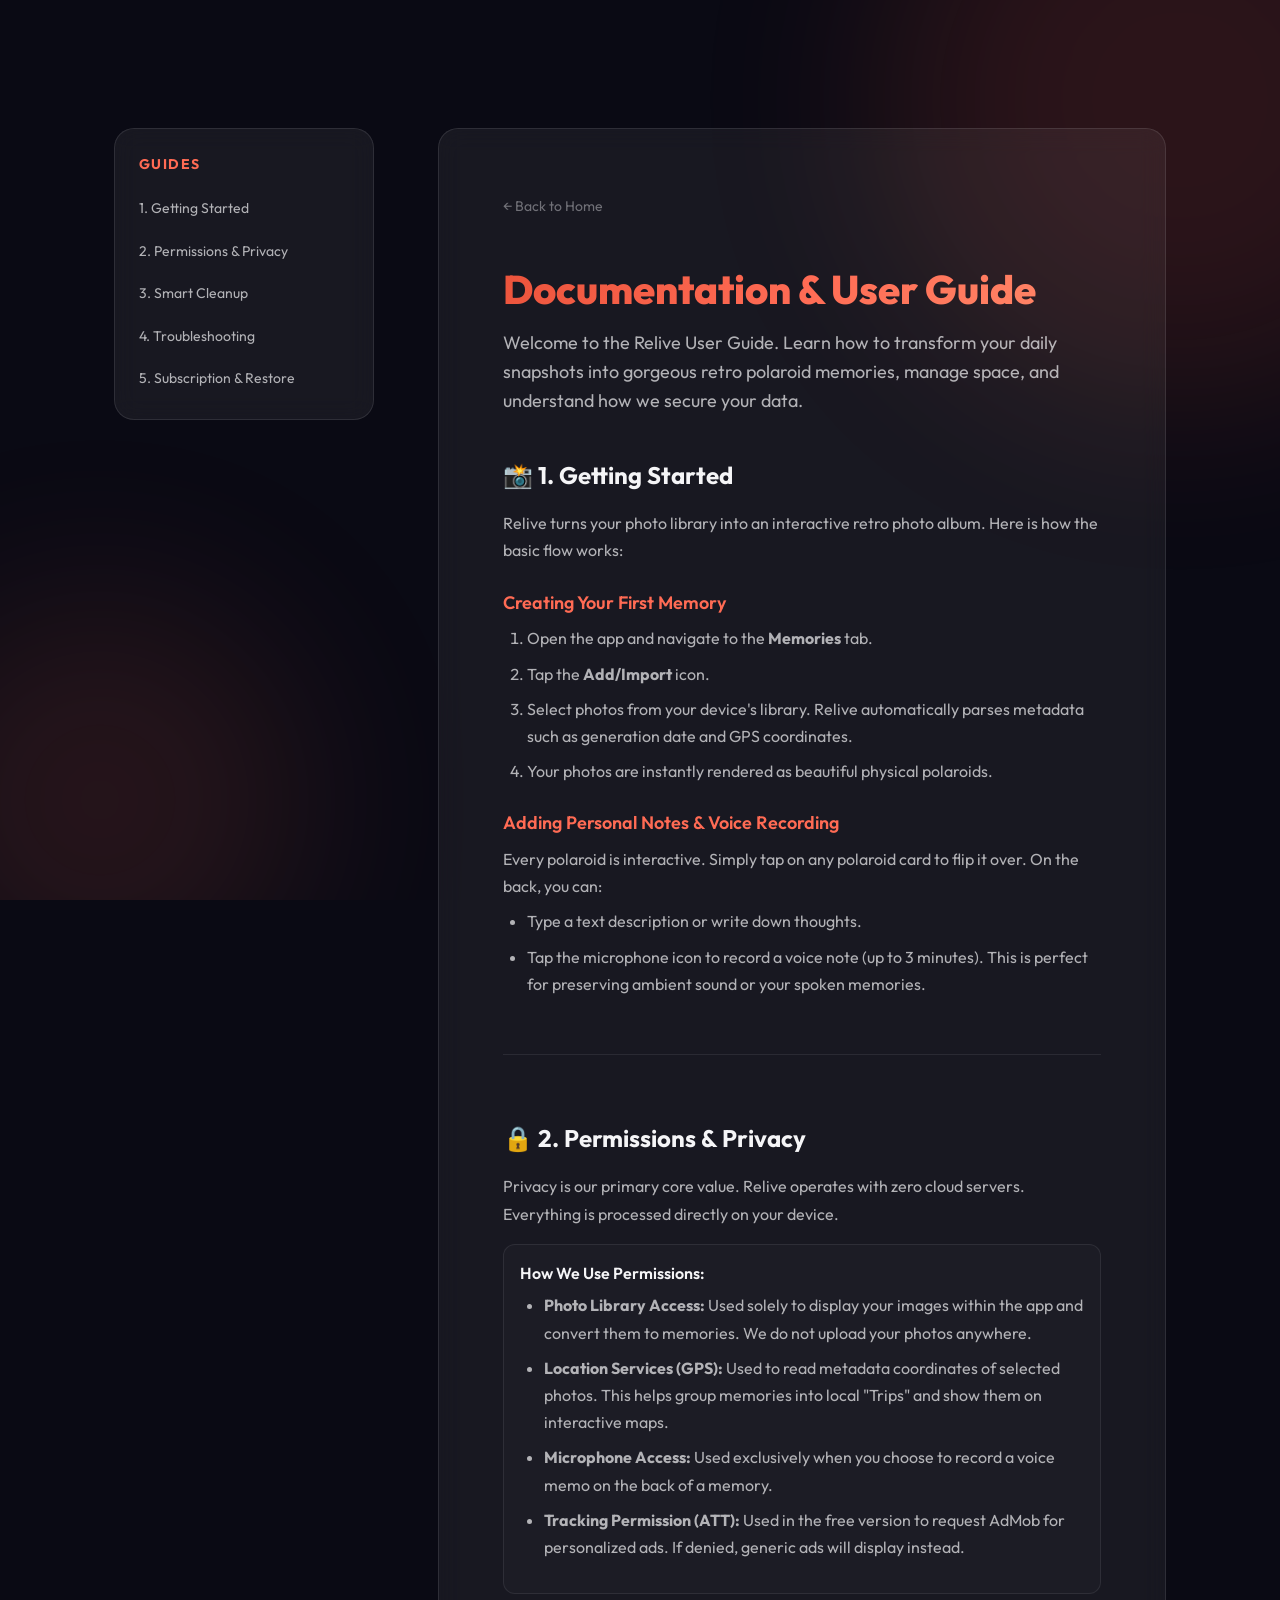
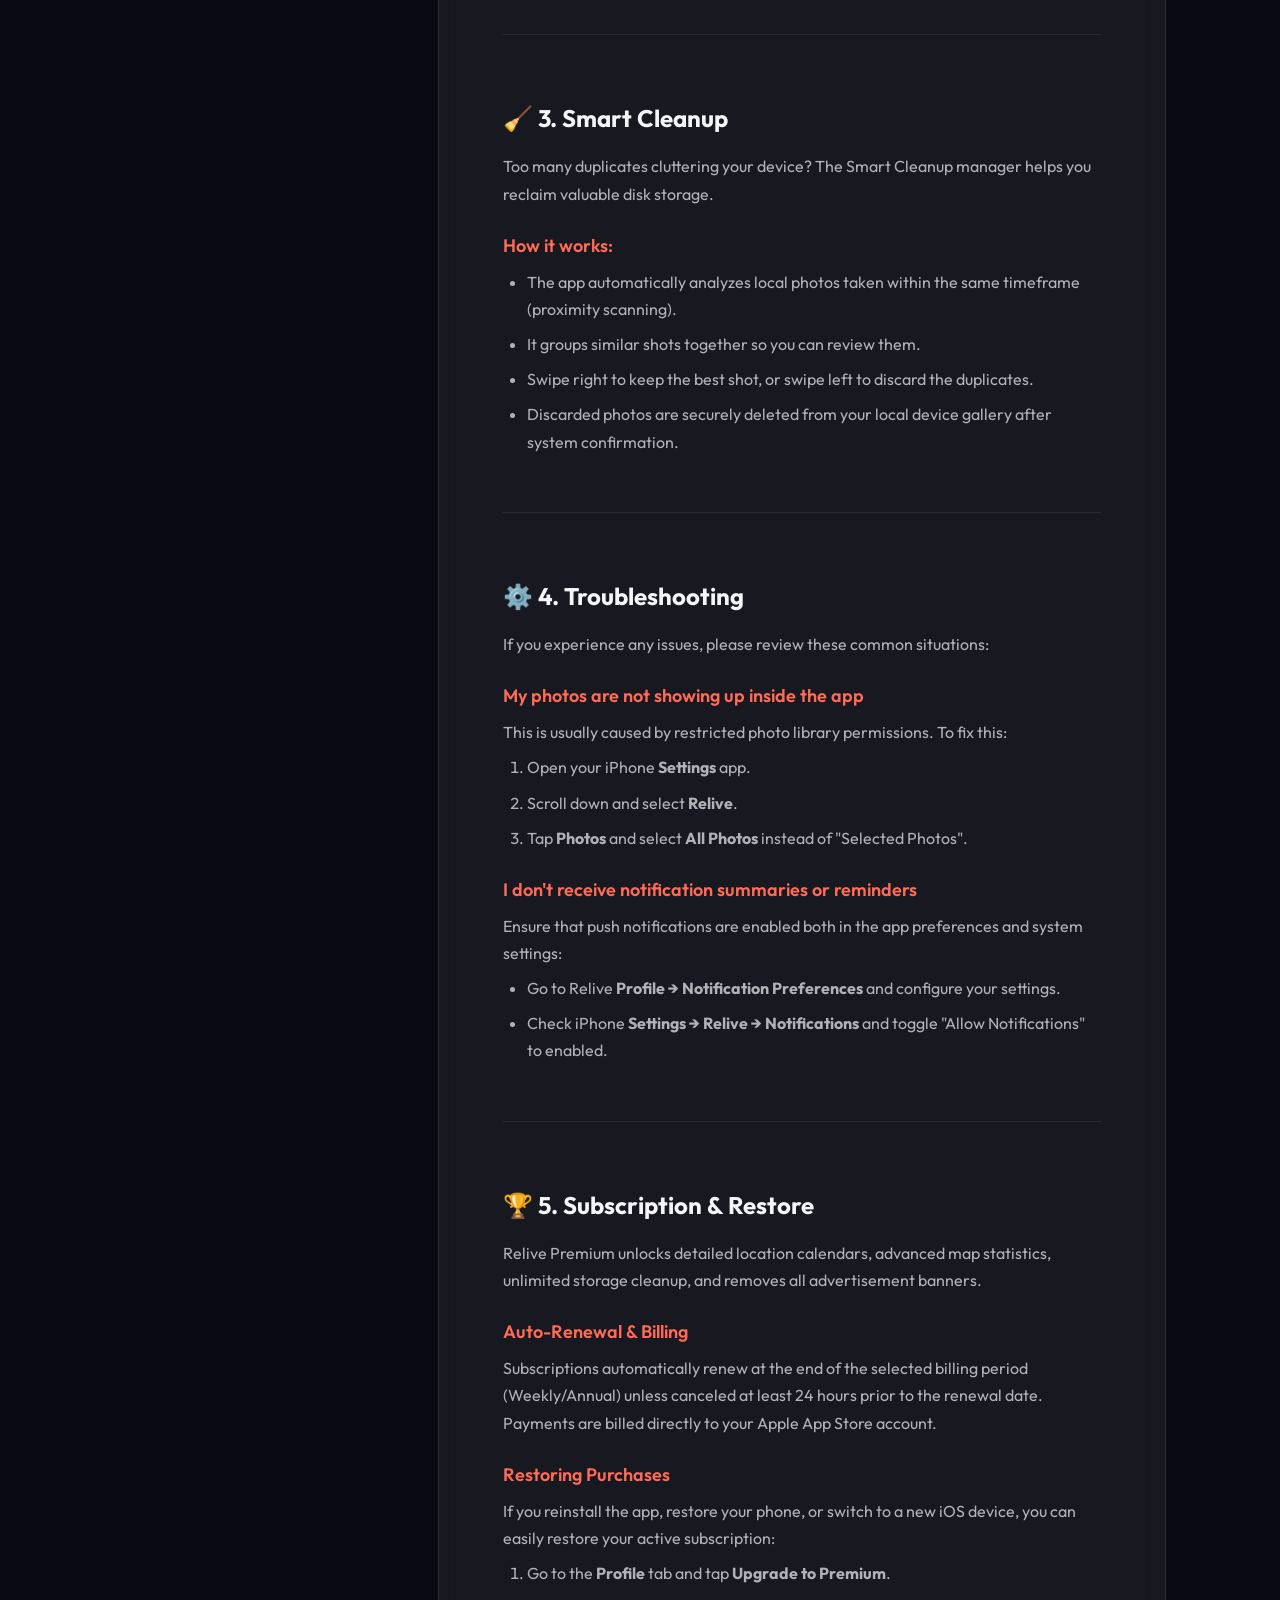
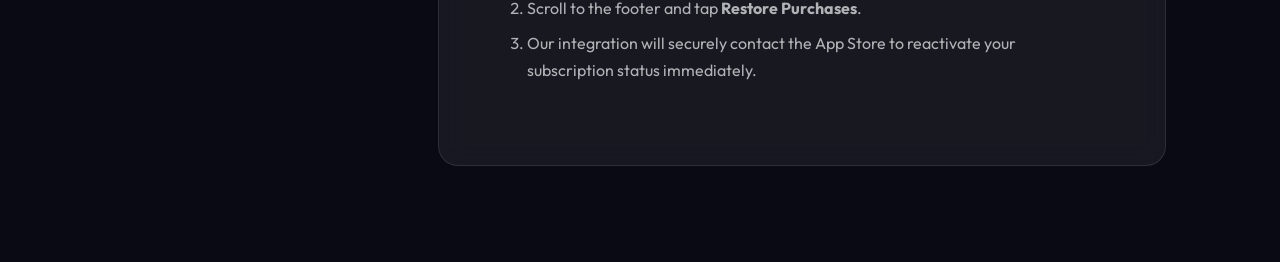
==== docs.html @ a941176e "feat: add documentation page and integrate links into navigation and footer" ====
<!DOCTYPE html>
<html lang="en">
<head>
  <meta charset="UTF-8">
  <meta name="viewport" content="width=device-width, initial-scale=1.0">
  <title>Documentation &amp; Support — Relive</title>
  <meta name="description" content="User guide, setup, privacy details, and troubleshooting for the Relive app.">
  <link rel="icon" type="image/png" href="images/relive_icon.png">
  <link rel="preconnect" href="https://fonts.googleapis.com">
  <link rel="preconnect" href="https://fonts.gstatic.com" crossorigin>
  <link href="https://fonts.googleapis.com/css2?family=Outfit:wght@300;400;500;600;700;800&display=swap" rel="stylesheet">
  <link rel="stylesheet" href="css/style.css">
  <style>
    .docs-layout {
      position: relative;
      z-index: 1;
      max-width: 1100px;
      margin: 0 auto;
      padding: var(--space-4xl) var(--space-lg) var(--space-3xl);
      display: grid;
      grid-template-columns: 260px 1fr;
      gap: var(--space-2xl);
    }

    /* Sidebar Navigation */
    .docs-sidebar {
      position: sticky;
      top: 100px;
      height: fit-content;
      background: var(--bg-glass);
      border: 1px solid var(--bg-glass-border);
      border-radius: var(--radius-lg);
      padding: var(--space-lg);
      backdrop-filter: blur(12px);
      -webkit-backdrop-filter: blur(12px);
    }

    .docs-sidebar__title {
      font-size: var(--font-sm);
      text-transform: uppercase;
      letter-spacing: 0.1em;
      color: var(--brand-primary-light);
      margin-bottom: var(--space-md);
      font-weight: 700;
    }

    .docs-sidebar__menu {
      list-style: none;
      display: flex;
      flex-direction: column;
      gap: var(--space-sm);
    }

    .docs-sidebar__link {
      font-size: var(--font-sm);
      color: var(--text-secondary);
      transition: var(--transition-fast);
      display: block;
      padding: 6px 0;
    }

    .docs-sidebar__link:hover,
    .docs-sidebar__link--active {
      color: var(--text-primary);
      font-weight: 600;
      transform: translateX(4px);
    }

    /* Content Area */
    .docs-content {
      background: var(--bg-glass);
      border: 1px solid var(--bg-glass-border);
      border-radius: var(--radius-lg);
      padding: var(--space-2xl);
      backdrop-filter: blur(12px);
      -webkit-backdrop-filter: blur(12px);
    }

    .docs-content h1 {
      font-size: var(--font-4xl);
      font-weight: 800;
      margin-bottom: var(--space-sm);
      background: var(--brand-gradient);
      -webkit-background-clip: text;
      -webkit-text-fill-color: transparent;
      background-clip: text;
    }

    .docs-content__intro {
      font-size: var(--font-lg);
      color: var(--text-secondary);
      margin-bottom: var(--space-xl);
      line-height: 1.6;
    }

    .docs-section {
      margin-bottom: var(--space-2xl);
      padding-bottom: var(--space-xl);
      border-bottom: 1px solid var(--border-subtle);
    }

    .docs-section:last-child {
      border-bottom: none;
      margin-bottom: 0;
      padding-bottom: 0;
    }

    .docs-section h2 {
      font-size: var(--font-2xl);
      font-weight: 700;
      margin-bottom: var(--space-md);
      color: var(--text-primary);
      display: flex;
      align-items: center;
      gap: var(--space-sm);
    }

    .docs-section h3 {
      font-size: var(--font-lg);
      font-weight: 600;
      margin-top: var(--space-lg);
      margin-bottom: var(--space-sm);
      color: var(--brand-primary-light);
    }

    .docs-section p, .docs-section li {
      font-size: var(--font-base);
      color: var(--text-secondary);
      line-height: 1.7;
      margin-bottom: var(--space-sm);
    }

    .docs-section ul, .docs-section ol {
      padding-left: var(--space-lg);
      margin-bottom: var(--space-md);
    }

    .docs-card {
      background: rgba(255, 255, 255, 0.02);
      border: 1px solid var(--border-subtle);
      border-radius: var(--radius-md);
      padding: var(--space-md);
      margin-top: var(--space-md);
    }

    .docs-card__title {
      font-weight: 600;
      color: var(--text-primary);
      margin-bottom: 6px;
    }

    /* Back Link */
    .docs-back {
      display: inline-flex;
      align-items: center;
      gap: var(--space-sm);
      color: var(--text-muted);
      font-size: var(--font-sm);
      margin-bottom: var(--space-xl);
      transition: var(--transition-fast);
      text-decoration: none;
    }

    .docs-back:hover {
      color: var(--text-primary);
    }

    /* Responsive */
    @media (max-width: 768px) {
      .docs-layout {
        grid-template-columns: 1fr;
        padding-top: var(--space-3xl);
      }
      .docs-sidebar {
        position: relative;
        top: 0;
        width: 100%;
      }
      .docs-content {
        padding: var(--space-lg);
      }
    }
  </style>
</head>
<body>

  <div class="bg-animation" aria-hidden="true">
    <div class="bg-orb bg-orb--1"></div>
    <div class="bg-orb bg-orb--2"></div>
  </div>

  <div class="docs-layout">
    
    <!-- Sidebar -->
    <aside class="docs-sidebar">
      <div class="docs-sidebar__title">Guides</div>
      <ul class="docs-sidebar__menu">
        <li><a href="#getting-started" class="docs-sidebar__link">1. Getting Started</a></li>
        <li><a href="#permissions" class="docs-sidebar__link">2. Permissions &amp; Privacy</a></li>
        <li><a href="#cleanup" class="docs-sidebar__link">3. Smart Cleanup</a></li>
        <li><a href="#troubleshooting" class="docs-sidebar__link">4. Troubleshooting</a></li>
        <li><a href="#subscriptions" class="docs-sidebar__link">5. Subscription &amp; Restore</a></li>
      </ul>
    </aside>

    <!-- Content -->
    <main class="docs-content">
      <a href="index.html" class="docs-back">← Back to Home</a>
      
      <h1>Documentation &amp; User Guide</h1>
      <p class="docs-content__intro">
        Welcome to the Relive User Guide. Learn how to transform your daily snapshots into gorgeous retro polaroid memories, manage space, and understand how we secure your data.
      </p>

      <!-- Section 1 -->
      <section class="docs-section" id="getting-started">
        <h2>📸 1. Getting Started</h2>
        <p>Relive turns your photo library into an interactive retro photo album. Here is how the basic flow works:</p>
        
        <h3>Creating Your First Memory</h3>
        <ol>
          <li>Open the app and navigate to the <strong>Memories</strong> tab.</li>
          <li>Tap the <strong>Add/Import</strong> icon.</li>
          <li>Select photos from your device's library. Relive automatically parses metadata such as generation date and GPS coordinates.</li>
          <li>Your photos are instantly rendered as beautiful physical polaroids.</li>
        </ol>

        <h3>Adding Personal Notes &amp; Voice Recording</h3>
        <p>Every polaroid is interactive. Simply tap on any polaroid card to flip it over. On the back, you can:</p>
        <ul>
          <li>Type a text description or write down thoughts.</li>
          <li>Tap the microphone icon to record a voice note (up to 3 minutes). This is perfect for preserving ambient sound or your spoken memories.</li>
        </ul>
      </section>

      <!-- Section 2 -->
      <section class="docs-section" id="permissions">
        <h2>🔒 2. Permissions &amp; Privacy</h2>
        <p>Privacy is our primary core value. Relive operates with zero cloud servers. Everything is processed directly on your device.</p>
        
        <div class="docs-card">
          <div class="docs-card__title">How We Use Permissions:</div>
          <ul>
            <li><strong>Photo Library Access:</strong> Used solely to display your images within the app and convert them to memories. We do not upload your photos anywhere.</li>
            <li><strong>Location Services (GPS):</strong> Used to read metadata coordinates of selected photos. This helps group memories into local "Trips" and show them on interactive maps.</li>
            <li><strong>Microphone Access:</strong> Used exclusively when you choose to record a voice memo on the back of a memory.</li>
            <li><strong>Tracking Permission (ATT):</strong> Used in the free version to request AdMob for personalized ads. If denied, generic ads will display instead.</li>
          </ul>
        </div>
      </section>

      <!-- Section 3 -->
      <section class="docs-section" id="cleanup">
        <h2>🧹 3. Smart Cleanup</h2>
        <p>Too many duplicates cluttering your device? The Smart Cleanup manager helps you reclaim valuable disk storage.</p>
        
        <h3>How it works:</h3>
        <ul>
          <li>The app automatically analyzes local photos taken within the same timeframe (proximity scanning).</li>
          <li>It groups similar shots together so you can review them.</li>
          <li>Swipe right to keep the best shot, or swipe left to discard the duplicates.</li>
          <li>Discarded photos are securely deleted from your local device gallery after system confirmation.</li>
        </ul>
      </section>

      <!-- Section 4 -->
      <section class="docs-section" id="troubleshooting">
        <h2>⚙️ 4. Troubleshooting</h2>
        <p>If you experience any issues, please review these common situations:</p>

        <h3>My photos are not showing up inside the app</h3>
        <p>This is usually caused by restricted photo library permissions. To fix this:</p>
        <ol>
          <li>Open your iPhone <strong>Settings</strong> app.</li>
          <li>Scroll down and select <strong>Relive</strong>.</li>
          <li>Tap <strong>Photos</strong> and select <strong>All Photos</strong> instead of "Selected Photos".</li>
        </ol>

        <h3>I don't receive notification summaries or reminders</h3>
        <p>Ensure that push notifications are enabled both in the app preferences and system settings:</p>
        <ul>
          <li>Go to Relive <strong>Profile &rarr; Notification Preferences</strong> and configure your settings.</li>
          <li>Check iPhone <strong>Settings &rarr; Relive &rarr; Notifications</strong> and toggle "Allow Notifications" to enabled.</li>
        </ul>
      </section>

      <!-- Section 5 -->
      <section class="docs-section" id="subscriptions">
        <h2>🏆 5. Subscription &amp; Restore</h2>
        <p>Relive Premium unlocks detailed location calendars, advanced map statistics, unlimited storage cleanup, and removes all advertisement banners.</p>

        <h3>Auto-Renewal &amp; Billing</h3>
        <p>Subscriptions automatically renew at the end of the selected billing period (Weekly/Annual) unless canceled at least 24 hours prior to the renewal date. Payments are billed directly to your Apple App Store account.</p>

        <h3>Restoring Purchases</h3>
        <p>If you reinstall the app, restore your phone, or switch to a new iOS device, you can easily restore your active subscription:</p>
        <ol>
          <li>Go to the <strong>Profile</strong> tab and tap <strong>Upgrade to Premium</strong>.</li>
          <li>Scroll to the footer and tap <strong>Restore Purchases</strong>.</li>
          <li>Our integration will securely contact the App Store to reactivate your subscription status immediately.</li>
        </ol>
      </section>

    </main>

  </div>

  <script src="js/main.js"></script>
</body>
</html>
---- css/style.css ----
/* ============================================
   Relive Landing Page — Design System & Styles
   ============================================ */

/* ---------- CSS Custom Properties ---------- */
:root {
  /* Brand Colors */
  --brand-primary: #EA523A;
  --brand-primary-light: #FF6B54;
  --brand-primary-dark: #D43E28;
  --brand-gradient: linear-gradient(135deg, #EA523A 0%, #FF6B54 50%, #FF8A6A 100%);
  --brand-gradient-soft: linear-gradient(135deg, rgba(234, 82, 58, 0.15) 0%, rgba(255, 107, 84, 0.08) 100%);

  /* Dark Theme (default) */
  --bg-primary: #0A0A14;
  --bg-secondary: #12121E;
  --bg-card: rgba(255, 255, 255, 0.04);
  --bg-card-hover: rgba(255, 255, 255, 0.08);
  --bg-glass: rgba(255, 255, 255, 0.06);
  --bg-glass-border: rgba(255, 255, 255, 0.1);

  --text-primary: #F5F5F7;
  --text-secondary: rgba(245, 245, 247, 0.7);
  --text-muted: rgba(245, 245, 247, 0.4);

  --border-subtle: rgba(255, 255, 255, 0.08);
  --border-medium: rgba(255, 255, 255, 0.15);

  /* Spacing */
  --space-xs: 4px;
  --space-sm: 8px;
  --space-md: 16px;
  --space-lg: 24px;
  --space-xl: 40px;
  --space-2xl: 64px;
  --space-3xl: 96px;
  --space-4xl: 128px;

  /* Border Radius */
  --radius-sm: 8px;
  --radius-md: 12px;
  --radius-lg: 20px;
  --radius-xl: 28px;
  --radius-full: 9999px;

  /* Shadows */
  --shadow-sm: 0 2px 8px rgba(0, 0, 0, 0.2);
  --shadow-md: 0 8px 32px rgba(0, 0, 0, 0.3);
  --shadow-lg: 0 16px 48px rgba(0, 0, 0, 0.4);
  --shadow-glow: 0 0 40px rgba(234, 82, 58, 0.3);

  /* Transitions */
  --transition-fast: 0.2s cubic-bezier(0.4, 0, 0.2, 1);
  --transition-smooth: 0.4s cubic-bezier(0.4, 0, 0.2, 1);
  --transition-bounce: 0.6s cubic-bezier(0.34, 1.56, 0.64, 1);

  /* Typography Scale */
  --font-xs: 0.75rem;
  --font-sm: 0.875rem;
  --font-base: 1rem;
  --font-lg: 1.125rem;
  --font-xl: 1.25rem;
  --font-2xl: 1.5rem;
  --font-3xl: 2rem;
  --font-4xl: 2.5rem;
  --font-5xl: 3.5rem;
  --font-6xl: 4.5rem;
}

/* ---------- Reset & Base ---------- */
*, *::before, *::after {
  box-sizing: border-box;
  margin: 0;
  padding: 0;
}

html {
  scroll-behavior: smooth;
  -webkit-font-smoothing: antialiased;
  -moz-osx-font-smoothing: grayscale;
}

body {
  font-family: 'Outfit', -apple-system, BlinkMacSystemFont, 'Segoe UI', sans-serif;
  background-color: var(--bg-primary);
  color: var(--text-primary);
  line-height: 1.6;
  overflow-x: hidden;
}

a {
  color: inherit;
  text-decoration: none;
}

img {
  max-width: 100%;
  height: auto;
  display: block;
}

/* ---------- Animated Background ---------- */
.bg-animation {
  position: fixed;
  inset: 0;
  z-index: 0;
  pointer-events: none;
  overflow: hidden;
}

.bg-orb {
  position: absolute;
  border-radius: 50%;
  filter: blur(100px);
  opacity: 0.3;
  animation: orbFloat 20s ease-in-out infinite;
}

.bg-orb--1 {
  width: 600px;
  height: 600px;
  background: var(--brand-primary);
  top: -200px;
  right: -200px;
  animation-delay: 0s;
  opacity: 0.15;
}

.bg-orb--2 {
  width: 400px;
  height: 400px;
  background: #FF6B54;
  bottom: -100px;
  left: -100px;
  animation-delay: -7s;
  opacity: 0.12;
}

.bg-orb--3 {
  width: 350px;
  height: 350px;
  background: #D43E28;
  top: 50%;
  left: 50%;
  transform: translate(-50%, -50%);
  animation-delay: -14s;
  opacity: 0.08;
}

@keyframes orbFloat {
  0%, 100% { transform: translate(0, 0) scale(1); }
  25% { transform: translate(40px, -30px) scale(1.05); }
  50% { transform: translate(-20px, 40px) scale(0.95); }
  75% { transform: translate(30px, 20px) scale(1.02); }
}

/* ---------- Navigation ---------- */
.nav {
  position: fixed;
  top: 0;
  left: 0;
  right: 0;
  z-index: 100;
  padding: var(--space-md) var(--space-lg);
  transition: var(--transition-smooth);
}

.nav--scrolled {
  background: rgba(10, 10, 20, 0.85);
  backdrop-filter: blur(20px);
  -webkit-backdrop-filter: blur(20px);
  border-bottom: 1px solid var(--border-subtle);
}

.nav__inner {
  max-width: 1200px;
  margin: 0 auto;
  display: flex;
  align-items: center;
  justify-content: space-between;
}

.nav__logo {
  display: flex;
  align-items: center;
  gap: var(--space-sm);
  font-weight: 700;
  font-size: var(--font-xl);
}

.nav__logo img {
  width: 36px;
  height: 36px;
  border-radius: var(--radius-sm);
}

.nav__links {
  display: flex;
  align-items: center;
  gap: var(--space-lg);
  list-style: none;
}

.nav__link {
  font-size: var(--font-sm);
  color: var(--text-secondary);
  font-weight: 500;
  transition: var(--transition-fast);
  cursor: pointer;
}

.nav__link:hover {
  color: var(--text-primary);
}

.nav__cta {
  display: inline-flex;
  align-items: center;
  gap: var(--space-sm);
  padding: var(--space-sm) var(--space-md);
  background: var(--brand-primary);
  color: white;
  border-radius: var(--radius-full);
  font-size: var(--font-sm);
  font-weight: 600;
  transition: var(--transition-fast);
  border: none;
  cursor: pointer;
}

.nav__cta:hover {
  background: var(--brand-primary-light);
  transform: translateY(-1px);
  box-shadow: var(--shadow-glow);
}

/* Mobile Menu */
.nav__hamburger {
  display: none;
  flex-direction: column;
  gap: 5px;
  cursor: pointer;
  background: none;
  border: none;
  padding: var(--space-sm);
}

.nav__hamburger span {
  width: 24px;
  height: 2px;
  background: var(--text-primary);
  border-radius: 2px;
  transition: var(--transition-fast);
}

/* ---------- Hero Section ---------- */
.hero {
  position: relative;
  z-index: 1;
  min-height: 100vh;
  display: flex;
  align-items: center;
  justify-content: center;
  padding: var(--space-4xl) var(--space-lg) var(--space-3xl);
}

.hero__content {
  text-align: center;
  max-width: 800px;
}

.hero__icon {
  width: 100px;
  height: 100px;
  border-radius: var(--radius-xl);
  margin: 0 auto var(--space-xl);
  box-shadow: var(--shadow-lg), var(--shadow-glow);
  animation: heroIconFloat 4s ease-in-out infinite;
}

@keyframes heroIconFloat {
  0%, 100% { transform: translateY(0); }
  50% { transform: translateY(-12px); }
}

.hero__badge {
  display: inline-flex;
  align-items: center;
  gap: var(--space-sm);
  padding: var(--space-xs) var(--space-md);
  background: var(--bg-glass);
  border: 1px solid var(--bg-glass-border);
  border-radius: var(--radius-full);
  font-size: var(--font-xs);
  color: var(--text-secondary);
  margin-bottom: var(--space-lg);
  backdrop-filter: blur(10px);
}

.hero__badge-dot {
  width: 6px;
  height: 6px;
  border-radius: 50%;
  background: #4ADE80;
  animation: pulse 2s ease-in-out infinite;
}

@keyframes pulse {
  0%, 100% { opacity: 1; }
  50% { opacity: 0.4; }
}

.hero__title {
  font-size: var(--font-6xl);
  font-weight: 800;
  line-height: 1.05;
  letter-spacing: -0.03em;
  margin-bottom: var(--space-lg);
}

.hero__title-gradient {
  background: var(--brand-gradient);
  -webkit-background-clip: text;
  -webkit-text-fill-color: transparent;
  background-clip: text;
}

.hero__subtitle {
  font-size: var(--font-xl);
  color: var(--text-secondary);
  max-width: 560px;
  margin: 0 auto var(--space-xl);
  line-height: 1.6;
}

.hero__actions {
  display: flex;
  align-items: center;
  justify-content: center;
  gap: var(--space-md);
  flex-wrap: wrap;
}

.btn {
  display: inline-flex;
  align-items: center;
  gap: var(--space-sm);
  padding: 14px 28px;
  border-radius: var(--radius-full);
  font-family: 'Outfit', sans-serif;
  font-size: var(--font-base);
  font-weight: 600;
  cursor: pointer;
  transition: var(--transition-fast);
  border: none;
  text-decoration: none;
}

.btn--primary {
  background: var(--brand-gradient);
  color: white;
  box-shadow: var(--shadow-md);
}

.btn--primary:hover {
  transform: translateY(-2px);
  box-shadow: var(--shadow-lg), var(--shadow-glow);
}

.btn--ghost {
  background: transparent;
  color: var(--text-secondary);
  border: 1px solid var(--border-medium);
}

.btn--ghost:hover {
  background: var(--bg-card-hover);
  color: var(--text-primary);
  border-color: var(--border-medium);
}

.btn__icon {
  width: 20px;
  height: 20px;
}

/* ---------- Section Commons ---------- */
.section {
  position: relative;
  z-index: 1;
  padding: var(--space-3xl) var(--space-lg);
}

.section__inner {
  max-width: 1100px;
  margin: 0 auto;
}

.section__header {
  text-align: center;
  margin-bottom: var(--space-2xl);
}

.section__label {
  display: inline-flex;
  align-items: center;
  gap: var(--space-sm);
  font-size: var(--font-xs);
  font-weight: 600;
  text-transform: uppercase;
  letter-spacing: 0.12em;
  color: var(--brand-primary);
  margin-bottom: var(--space-md);
}

.section__title {
  font-size: var(--font-4xl);
  font-weight: 700;
  letter-spacing: -0.02em;
  line-height: 1.15;
  margin-bottom: var(--space-md);
}

.section__description {
  font-size: var(--font-lg);
  color: var(--text-secondary);
  max-width: 560px;
  margin: 0 auto;
  line-height: 1.6;
}

/* ---------- Features Grid ---------- */
.features-grid {
  display: grid;
  grid-template-columns: repeat(3, 1fr);
  gap: var(--space-lg);
}

.feature-card {
  position: relative;
  padding: var(--space-xl);
  background: var(--bg-glass);
  border: 1px solid var(--bg-glass-border);
  border-radius: var(--radius-lg);
  backdrop-filter: blur(12px);
  -webkit-backdrop-filter: blur(12px);
  transition: var(--transition-smooth);
  overflow: hidden;
}

.feature-card::before {
  content: '';
  position: absolute;
  inset: 0;
  background: var(--brand-gradient-soft);
  opacity: 0;
  transition: var(--transition-smooth);
}

.feature-card:hover {
  transform: translateY(-4px);
  border-color: rgba(234, 82, 58, 0.3);
  box-shadow: 0 12px 40px rgba(234, 82, 58, 0.1);
}

.feature-card:hover::before {
  opacity: 1;
}

.feature-card__icon {
  position: relative;
  z-index: 1;
  width: 48px;
  height: 48px;
  display: flex;
  align-items: center;
  justify-content: center;
  background: rgba(234, 82, 58, 0.12);
  border-radius: var(--radius-md);
  margin-bottom: var(--space-md);
  font-size: 24px;
}

.feature-card__title {
  position: relative;
  z-index: 1;
  font-size: var(--font-lg);
  font-weight: 600;
  margin-bottom: var(--space-sm);
}

.feature-card__description {
  position: relative;
  z-index: 1;
  font-size: var(--font-sm);
  color: var(--text-secondary);
  line-height: 1.6;
}

/* ---------- Preview / Showcase ---------- */
.showcase {
  position: relative;
  padding: var(--space-3xl) var(--space-lg);
  z-index: 1;
}

.showcase__inner {
  max-width: 1100px;
  margin: 0 auto;
  display: grid;
  grid-template-columns: 1fr 1fr;
  gap: var(--space-2xl);
  align-items: center;
}

.showcase__content {
  padding-right: var(--space-xl);
}

.showcase__visual {
  position: relative;
}

.showcase__phone {
  position: relative;
  width: 280px;
  height: 570px;
  margin: 0 auto;
  background: linear-gradient(145deg, #1c1c2e 0%, #12121e 100%);
  border-radius: 40px;
  border: 3px solid rgba(255, 255, 255, 0.1);
  padding: 12px;
  box-shadow: var(--shadow-lg);
  overflow: hidden;
}

.showcase__phone::before {
  content: '';
  position: absolute;
  top: 0;
  left: 50%;
  transform: translateX(-50%);
  width: 120px;
  height: 28px;
  background: #0A0A14;
  border-radius: 0 0 20px 20px;
  z-index: 2;
}

.showcase__screen {
  width: 100%;
  height: 100%;
  border-radius: 30px;
  overflow: hidden;
  background: linear-gradient(180deg, #1A1A2E 0%, #0F0F1A 100%);
  display: flex;
  flex-direction: column;
  align-items: center;
  justify-content: center;
  padding: var(--space-lg);
}

.showcase__screen-icon {
  width: 60px;
  height: 60px;
  border-radius: 14px;
  margin-bottom: var(--space-md);
}

.showcase__screen-title {
  font-size: var(--font-lg);
  font-weight: 700;
  margin-bottom: var(--space-xs);
}

.showcase__screen-sub {
  font-size: var(--font-xs);
  color: var(--text-muted);
  margin-bottom: var(--space-xl);
}

/* Polaroid Cards in Phone */
.polaroid-stack {
  position: relative;
  width: 180px;
  height: 200px;
}

.polaroid {
  position: absolute;
  width: 140px;
  background: white;
  border-radius: 4px;
  padding: 8px 8px 28px;
  box-shadow: 0 4px 16px rgba(0, 0, 0, 0.3);
  transition: var(--transition-smooth);
}

.polaroid__image {
  width: 100%;
  height: 100px;
  border-radius: 2px;
  object-fit: cover;
}

.polaroid--1 {
  transform: rotate(-8deg) translate(0, 0);
  z-index: 1;
}

.polaroid--2 {
  transform: rotate(4deg) translate(30px, -10px);
  z-index: 2;
}

.polaroid--3 {
  transform: rotate(-2deg) translate(15px, 5px);
  z-index: 3;
}

/* Feature List in Showcase */
.feature-list {
  list-style: none;
  display: flex;
  flex-direction: column;
  gap: var(--space-md);
  margin-top: var(--space-xl);
}

.feature-list__item {
  display: flex;
  align-items: flex-start;
  gap: var(--space-md);
}

.feature-list__check {
  width: 24px;
  height: 24px;
  border-radius: 50%;
  background: rgba(234, 82, 58, 0.15);
  display: flex;
  align-items: center;
  justify-content: center;
  flex-shrink: 0;
  margin-top: 2px;
  color: var(--brand-primary);
  font-size: 14px;
}

.feature-list__text {
  font-size: var(--font-base);
  color: var(--text-secondary);
  line-height: 1.5;
}

.feature-list__text strong {
  color: var(--text-primary);
  font-weight: 600;
}

/* ---------- Premium Section ---------- */
.premium {
  position: relative;
  z-index: 1;
  padding: var(--space-3xl) var(--space-lg);
}

.premium__card {
  max-width: 900px;
  margin: 0 auto;
  padding: var(--space-2xl);
  background: linear-gradient(135deg, rgba(234, 82, 58, 0.08) 0%, rgba(234, 82, 58, 0.02) 100%);
  border: 1px solid rgba(234, 82, 58, 0.2);
  border-radius: var(--radius-xl);
  text-align: center;
  position: relative;
  overflow: hidden;
}

.premium__card::before {
  content: '';
  position: absolute;
  top: -100px;
  right: -100px;
  width: 300px;
  height: 300px;
  background: var(--brand-primary);
  border-radius: 50%;
  filter: blur(120px);
  opacity: 0.15;
}

.premium__badge {
  display: inline-flex;
  align-items: center;
  gap: var(--space-sm);
  padding: var(--space-xs) var(--space-md);
  background: rgba(234, 82, 58, 0.15);
  border: 1px solid rgba(234, 82, 58, 0.3);
  border-radius: var(--radius-full);
  font-size: var(--font-xs);
  font-weight: 600;
  color: var(--brand-primary-light);
  margin-bottom: var(--space-lg);
}

.premium__title {
  font-size: var(--font-3xl);
  font-weight: 700;
  margin-bottom: var(--space-md);
  position: relative;
  z-index: 1;
}

.premium__description {
  font-size: var(--font-lg);
  color: var(--text-secondary);
  max-width: 500px;
  margin: 0 auto var(--space-xl);
  position: relative;
  z-index: 1;
}

.premium__features {
  display: grid;
  grid-template-columns: repeat(2, 1fr);
  gap: var(--space-md);
  max-width: 600px;
  margin: 0 auto var(--space-xl);
  text-align: left;
  position: relative;
  z-index: 1;
}

.premium__feature {
  display: flex;
  align-items: center;
  gap: var(--space-sm);
  font-size: var(--font-sm);
  color: var(--text-secondary);
}

.premium__feature-icon {
  color: var(--brand-primary);
  font-size: 16px;
}

/* ---------- Footer ---------- */
.footer {
  position: relative;
  z-index: 1;
  padding: var(--space-2xl) var(--space-lg) var(--space-xl);
  border-top: 1px solid var(--border-subtle);
}

.footer__inner {
  max-width: 1100px;
  margin: 0 auto;
  display: flex;
  align-items: center;
  justify-content: space-between;
  flex-wrap: wrap;
  gap: var(--space-lg);
}

.footer__brand {
  display: flex;
  align-items: center;
  gap: var(--space-sm);
}

.footer__brand img {
  width: 28px;
  height: 28px;
  border-radius: 6px;
}

.footer__brand-name {
  font-weight: 700;
  font-size: var(--font-base);
}

.footer__links {
  display: flex;
  align-items: center;
  gap: var(--space-lg);
  list-style: none;
}

.footer__link {
  font-size: var(--font-sm);
  color: var(--text-muted);
  transition: var(--transition-fast);
}

.footer__link:hover {
  color: var(--text-primary);
}

.footer__copy {
  width: 100%;
  text-align: center;
  font-size: var(--font-xs);
  color: var(--text-muted);
  margin-top: var(--space-lg);
  padding-top: var(--space-lg);
  border-top: 1px solid var(--border-subtle);
}

/* ---------- Scroll Animations ---------- */
.reveal {
  opacity: 0;
  transform: translateY(30px);
  transition: opacity 0.7s cubic-bezier(0.4, 0, 0.2, 1),
              transform 0.7s cubic-bezier(0.4, 0, 0.2, 1);
}

.reveal--visible {
  opacity: 1;
  transform: translateY(0);
}

.reveal--delay-1 { transition-delay: 0.1s; }
.reveal--delay-2 { transition-delay: 0.2s; }
.reveal--delay-3 { transition-delay: 0.3s; }
.reveal--delay-4 { transition-delay: 0.4s; }
.reveal--delay-5 { transition-delay: 0.5s; }
.reveal--delay-6 { transition-delay: 0.6s; }

/* ---------- Responsive ---------- */
@media (max-width: 1024px) {
  .features-grid {
    grid-template-columns: repeat(2, 1fr);
  }

  .showcase__inner {
    grid-template-columns: 1fr;
    text-align: center;
  }

  .showcase__content {
    padding-right: 0;
    order: 2;
  }

  .showcase__visual {
    order: 1;
  }

  .feature-list {
    align-items: center;
  }
}

@media (max-width: 768px) {
  :root {
    --font-6xl: 2.75rem;
    --font-5xl: 2.25rem;
    --font-4xl: 2rem;
    --font-3xl: 1.625rem;
  }

  .nav__links {
    display: none;
  }

  .nav__hamburger {
    display: flex;
  }

  /* Mobile Menu Open */
  .nav--mobile-open .nav__links {
    display: flex;
    flex-direction: column;
    position: absolute;
    top: 100%;
    left: 0;
    right: 0;
    background: rgba(10, 10, 20, 0.95);
    backdrop-filter: blur(20px);
    padding: var(--space-lg);
    border-bottom: 1px solid var(--border-subtle);
    gap: var(--space-md);
  }

  .features-grid {
    grid-template-columns: 1fr;
  }

  .hero {
    padding-top: var(--space-3xl);
    min-height: auto;
    padding-bottom: var(--space-2xl);
  }

  .hero__icon {
    width: 80px;
    height: 80px;
  }

  .hero__actions {
    flex-direction: column;
  }

  .btn {
    width: 100%;
    justify-content: center;
  }

  .premium__features {
    grid-template-columns: 1fr;
  }

  .showcase__phone {
    width: 240px;
    height: 490px;
  }

  .footer__inner {
    flex-direction: column;
    text-align: center;
  }

  .footer__links {
    flex-wrap: wrap;
    justify-content: center;
  }
}

/* ---------- Utility ---------- */
.sr-only {
  position: absolute;
  width: 1px;
  height: 1px;
  padding: 0;
  margin: -1px;
  overflow: hidden;
  clip: rect(0, 0, 0, 0);
  white-space: nowrap;
  border: 0;
}
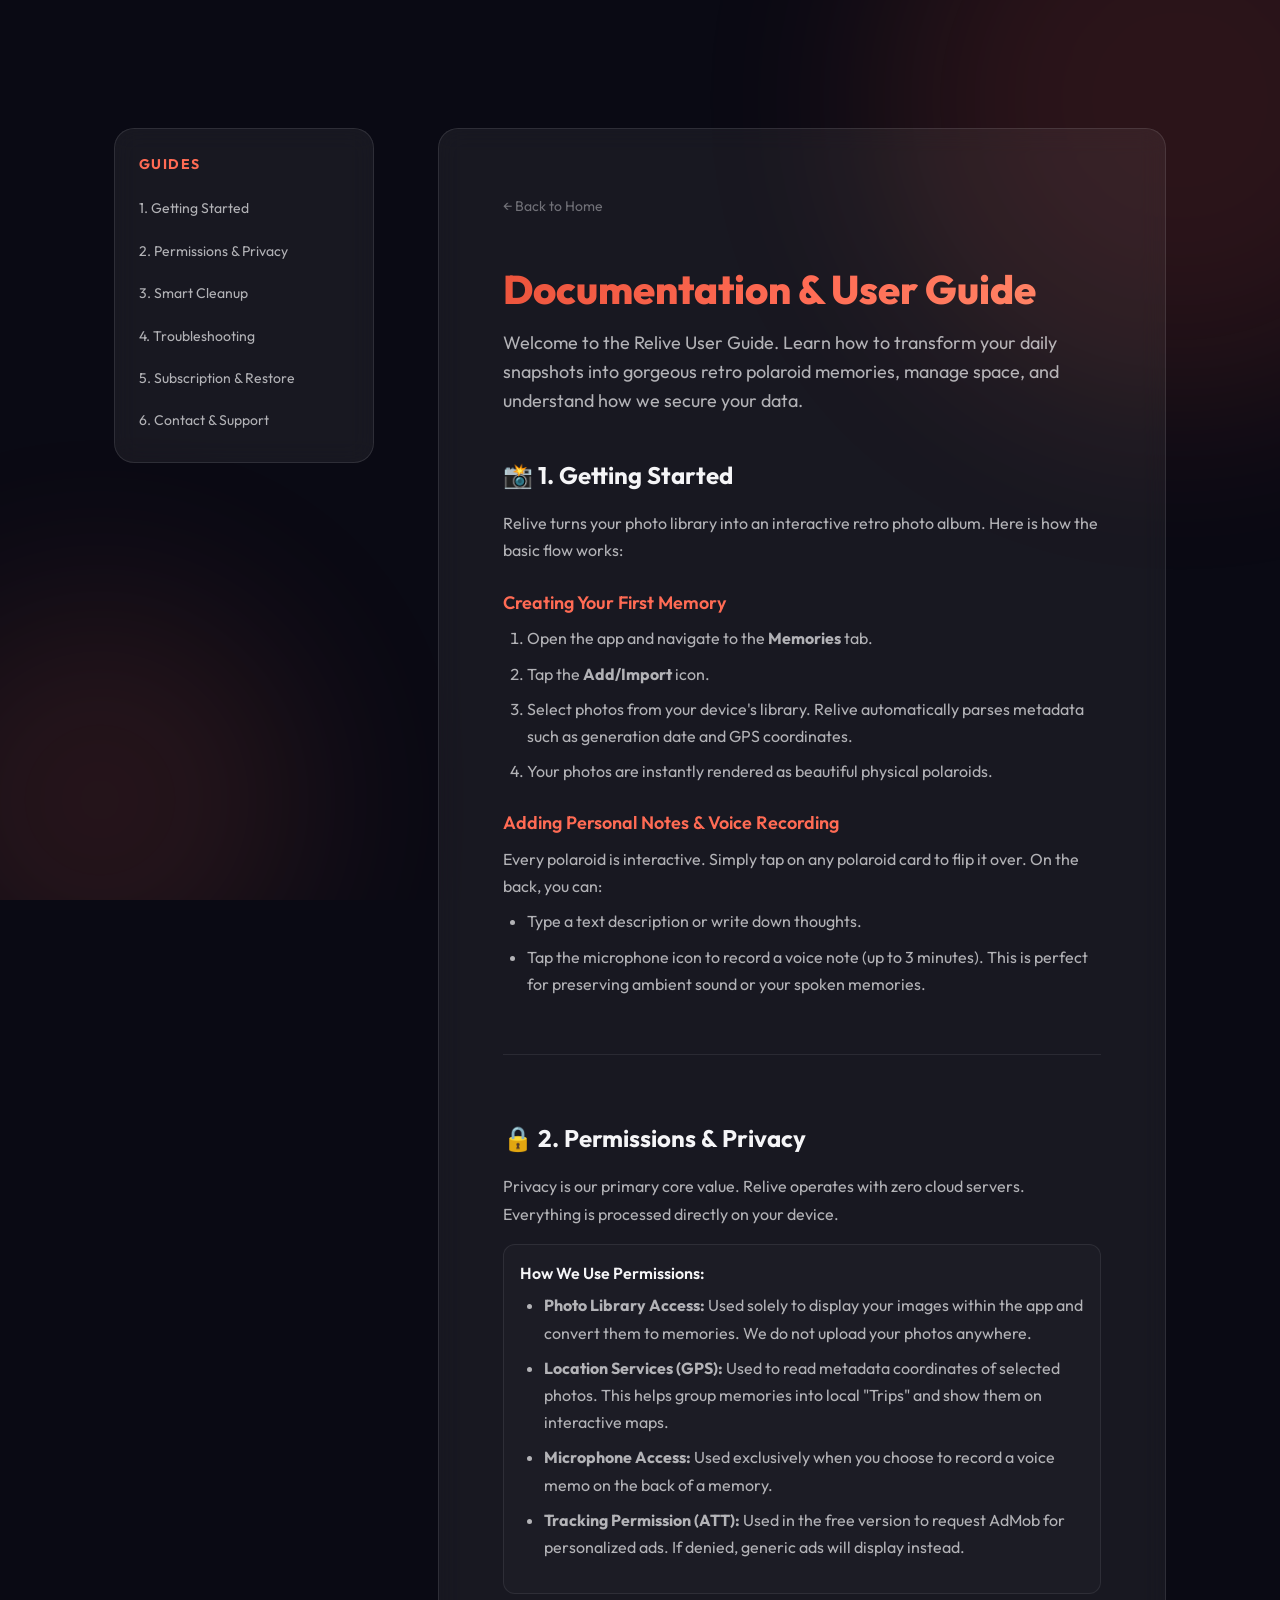
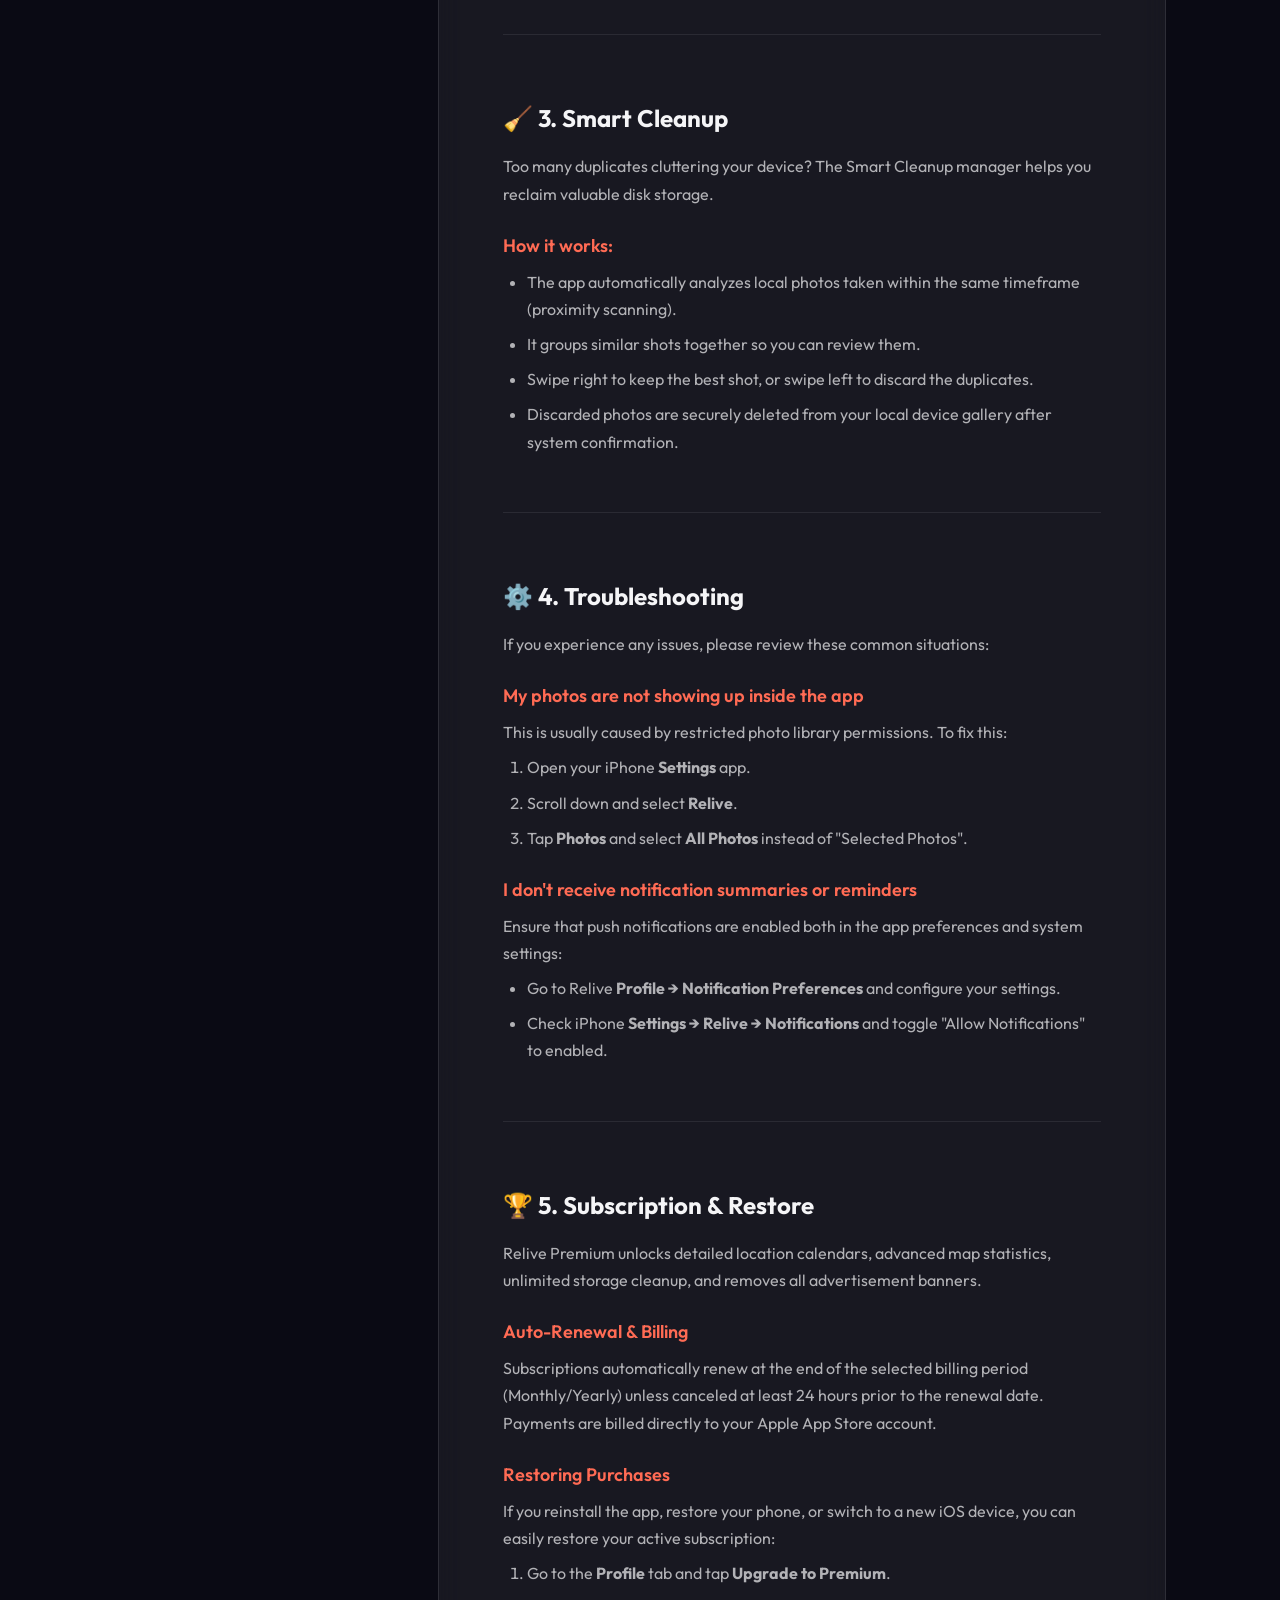
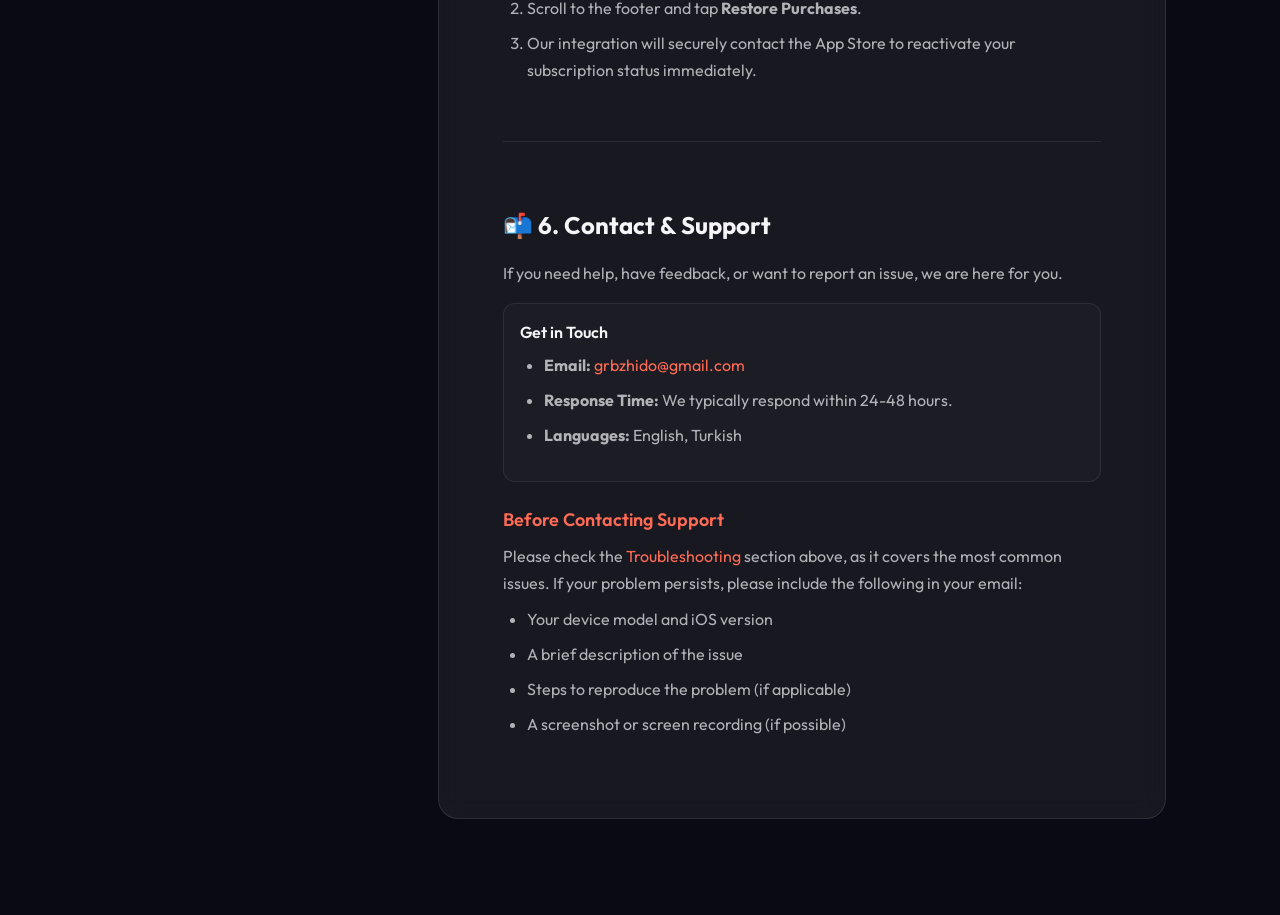
==== commit a45e042b: "Add contact section to docs.html" ====
--- a/docs.html
+++ b/docs.html
@@ -200,6 +200,7 @@
         <li><a href="#cleanup" class="docs-sidebar__link">3. Smart Cleanup</a></li>
         <li><a href="#troubleshooting" class="docs-sidebar__link">4. Troubleshooting</a></li>
         <li><a href="#subscriptions" class="docs-sidebar__link">5. Subscription &amp; Restore</a></li>
+        <li><a href="#contact" class="docs-sidebar__link">6. Contact &amp; Support</a></li>
       </ul>
     </aside>
 
@@ -290,7 +291,7 @@
         <p>Relive Premium unlocks detailed location calendars, advanced map statistics, unlimited storage cleanup, and removes all advertisement banners.</p>
 
         <h3>Auto-Renewal &amp; Billing</h3>
-        <p>Subscriptions automatically renew at the end of the selected billing period (Weekly/Annual) unless canceled at least 24 hours prior to the renewal date. Payments are billed directly to your Apple App Store account.</p>
+        <p>Subscriptions automatically renew at the end of the selected billing period (Monthly/Yearly) unless canceled at least 24 hours prior to the renewal date. Payments are billed directly to your Apple App Store account.</p>
 
         <h3>Restoring Purchases</h3>
         <p>If you reinstall the app, restore your phone, or switch to a new iOS device, you can easily restore your active subscription:</p>
@@ -301,6 +302,31 @@
         </ol>
       </section>
 
+
+      <!-- Section 6 -->
+      <section class="docs-section" id="contact">
+        <h2>📬 6. Contact &amp; Support</h2>
+        <p>If you need help, have feedback, or want to report an issue, we are here for you.</p>
+
+        <div class="docs-card">
+          <div class="docs-card__title">Get in Touch</div>
+          <ul>
+            <li><strong>Email:</strong> <a href="mailto:grbzhido@gmail.com" style="color: var(--brand-primary-light);">grbzhido@gmail.com</a></li>
+            <li><strong>Response Time:</strong> We typically respond within 24-48 hours.</li>
+            <li><strong>Languages:</strong> English, Turkish</li>
+          </ul>
+        </div>
+
+        <h3>Before Contacting Support</h3>
+        <p>Please check the <a href="#troubleshooting" style="color: var(--brand-primary-light);">Troubleshooting</a> section above, as it covers the most common issues. If your problem persists, please include the following in your email:</p>
+        <ul>
+          <li>Your device model and iOS version</li>
+          <li>A brief description of the issue</li>
+          <li>Steps to reproduce the problem (if applicable)</li>
+          <li>A screenshot or screen recording (if possible)</li>
+        </ul>
+      </section>
+
     </main>
 
   </div>
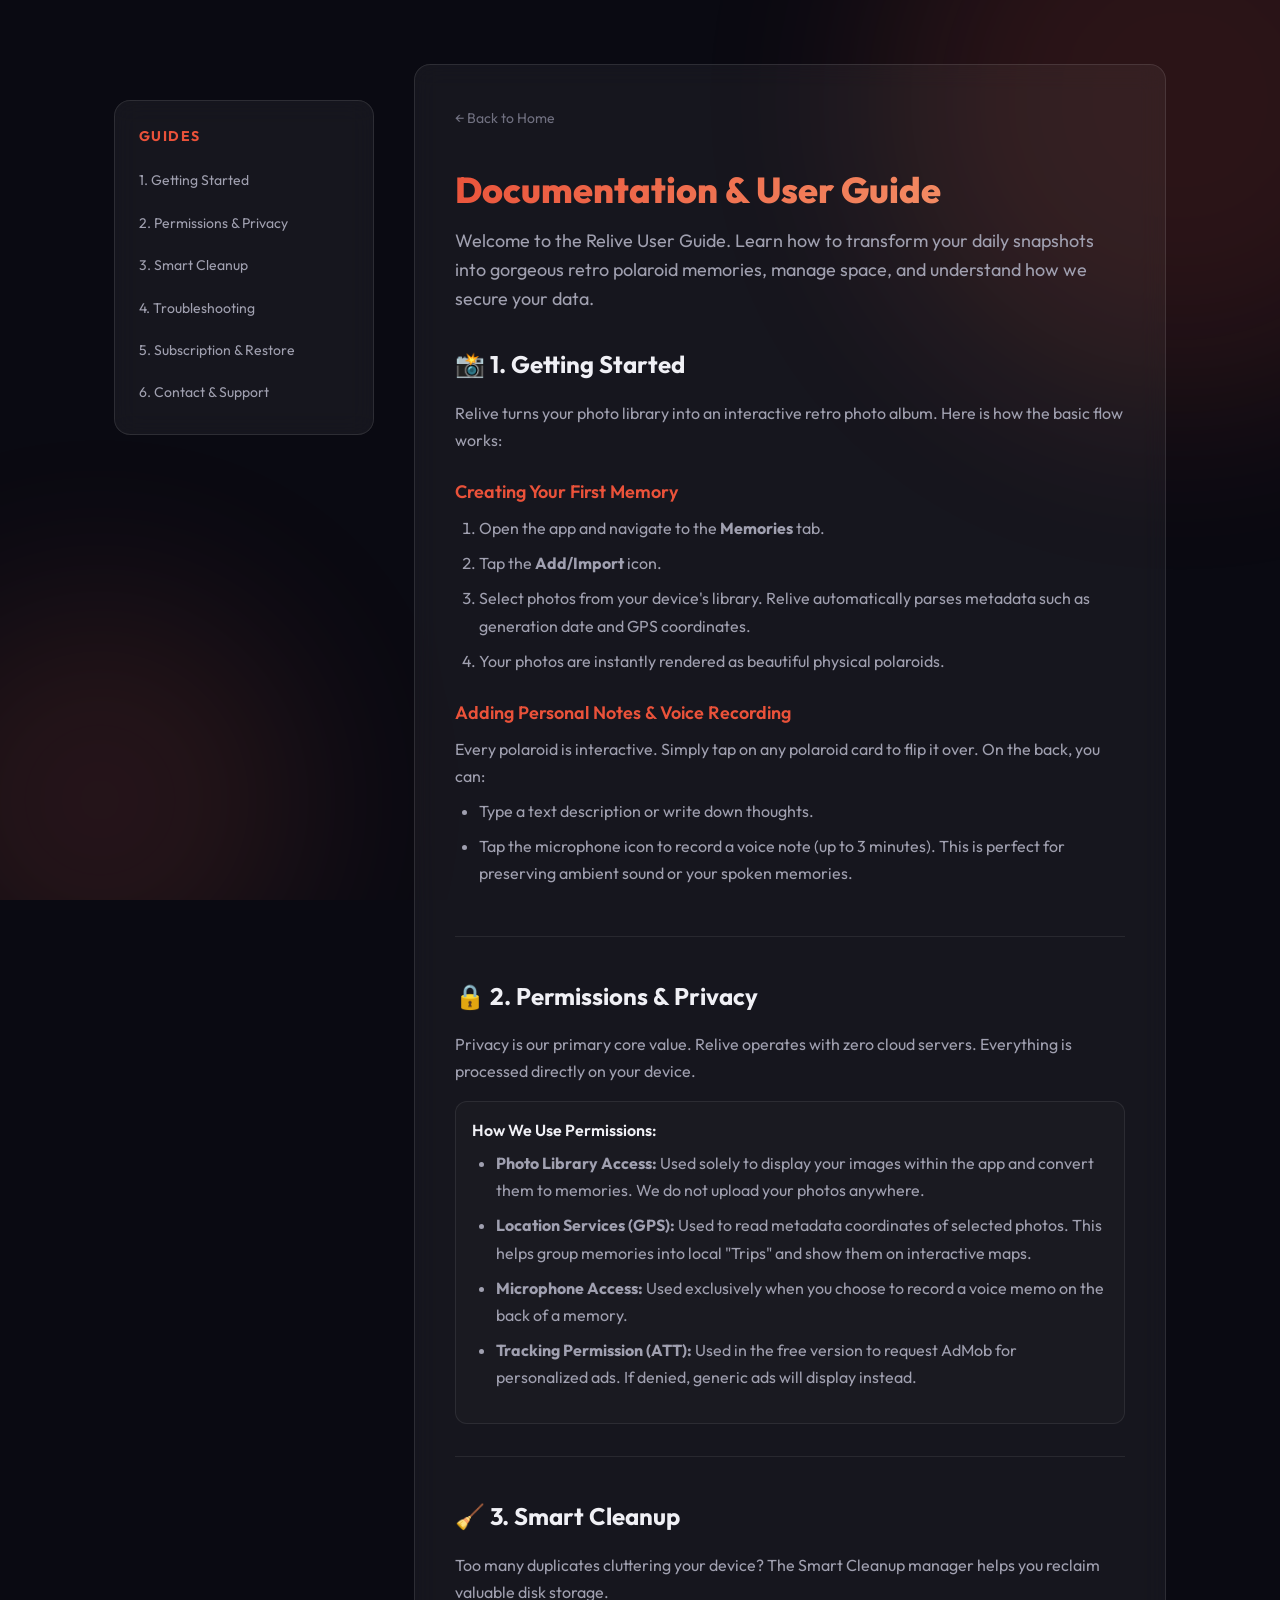
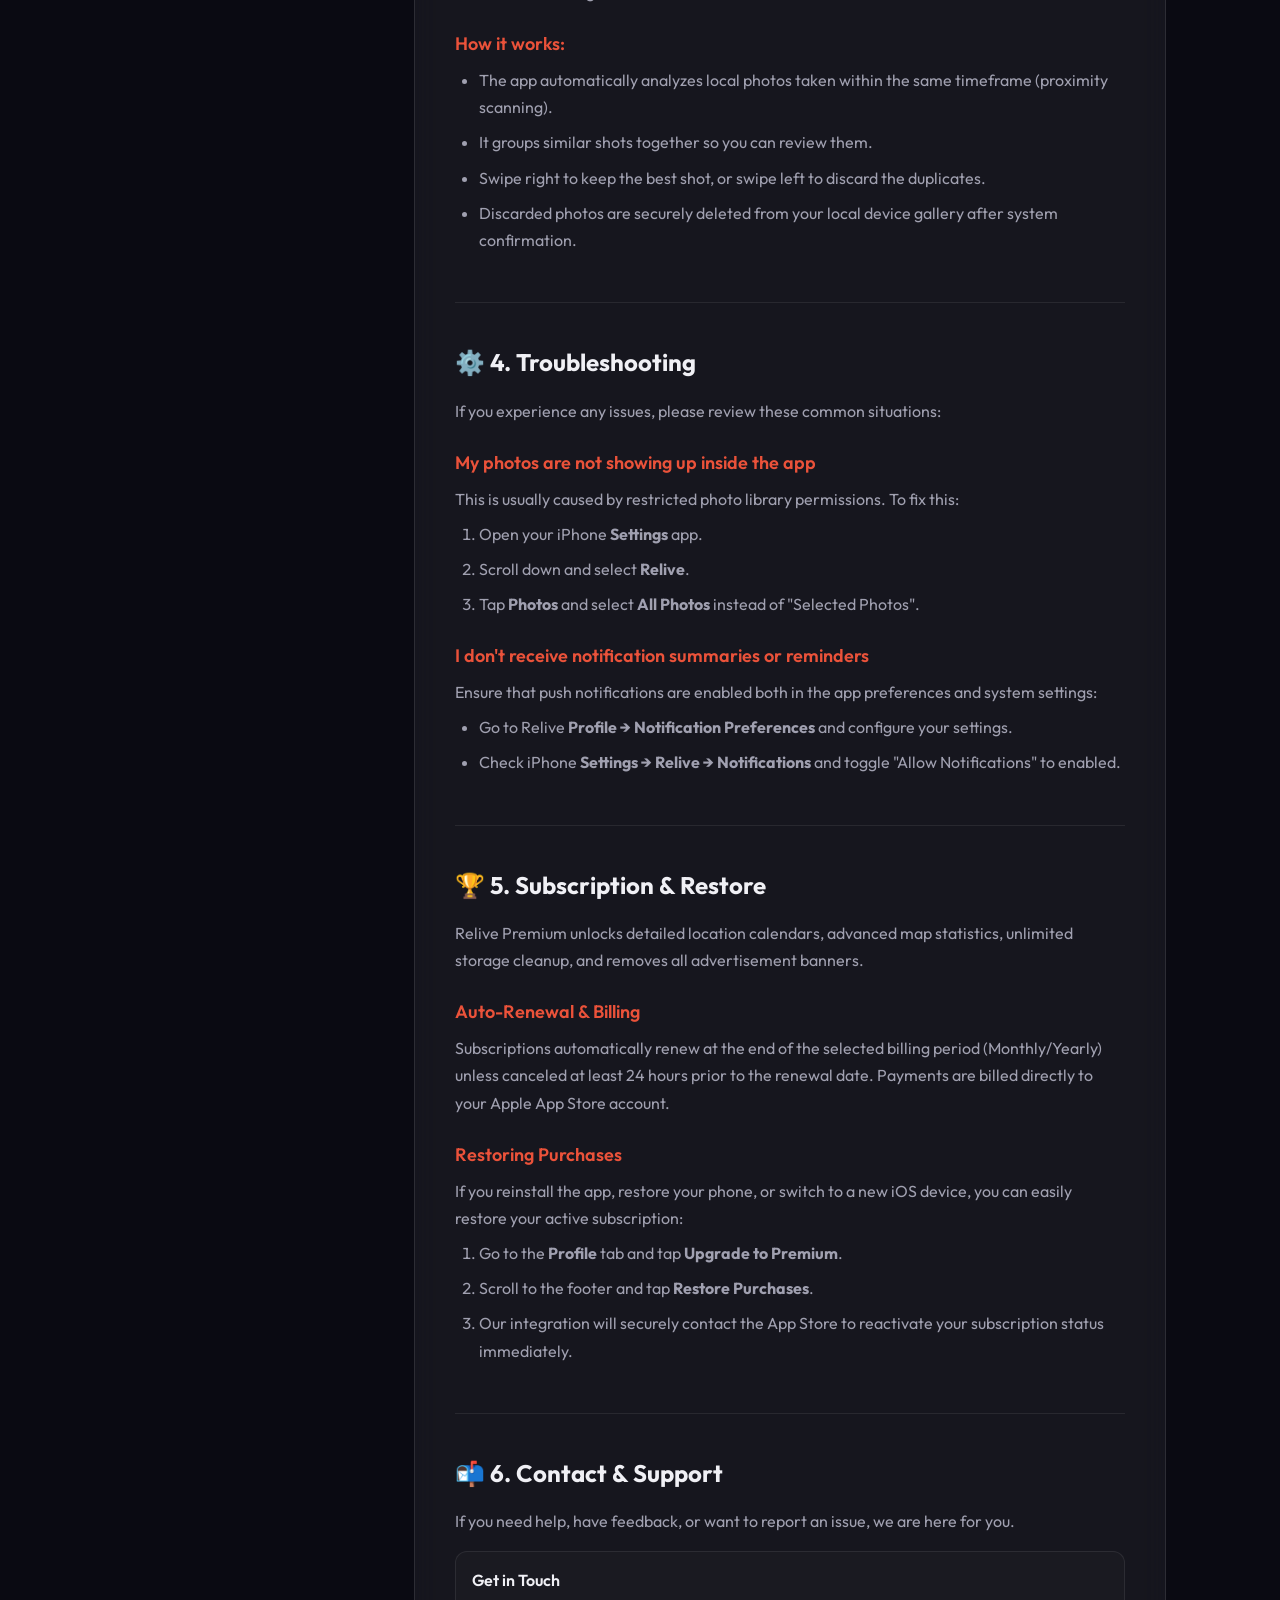
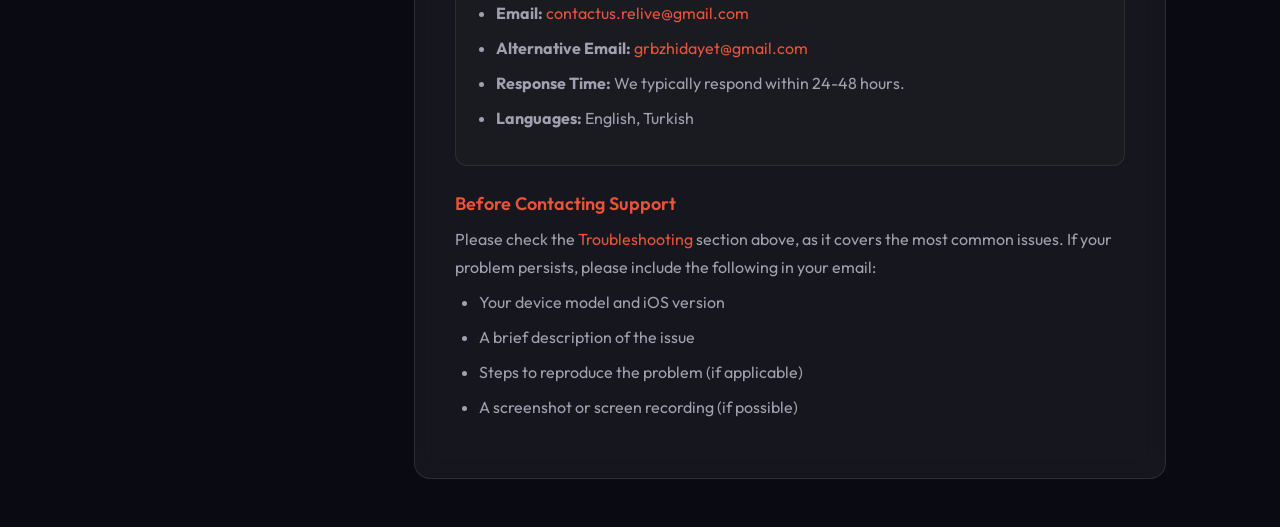
==== commit 2f1add17: "Add contact section, fix subscription plans, add CSS fallback" ====
--- a/docs.html
+++ b/docs.html
@@ -10,6 +10,44 @@
   <link rel="preconnect" href="https://fonts.gstatic.com" crossorigin>
   <link href="https://fonts.googleapis.com/css2?family=Outfit:wght@300;400;500;600;700;800&display=swap" rel="stylesheet">
   <link rel="stylesheet" href="css/style.css">
+  <style>
+    /* CSS Fallback: if style.css fails to load, page remains readable */
+    :root {
+      --space-sm: 0.5rem;
+      --space-md: 1rem;
+      --space-lg: 1.5rem;
+      --space-xl: 2rem;
+      --space-2xl: 2.5rem;
+      --space-3xl: 3rem;
+      --space-4xl: 4rem;
+      --bg-glass: rgba(255, 255, 255, 0.05);
+      --bg-glass-border: rgba(255, 255, 255, 0.1);
+      --brand-primary-light: #ea523a;
+      --brand-gradient: linear-gradient(135deg, #ea523a, #f7a072);
+      --text-primary: #f0f0f5;
+      --text-secondary: #a0a0b0;
+      --text-muted: #707080;
+      --border-subtle: rgba(255, 255, 255, 0.08);
+      --radius-md: 12px;
+      --radius-lg: 16px;
+      --font-sm: 0.875rem;
+      --font-base: 1rem;
+      --font-lg: 1.125rem;
+      --font-2xl: 1.5rem;
+      --font-4xl: 2.25rem;
+      --transition-fast: all 0.2s ease;
+    }
+    body {
+      font-family: 'Outfit', -apple-system, BlinkMacSystemFont, 'Segoe UI', sans-serif;
+      background: #0a0a12;
+      color: #f0f0f5;
+      margin: 0;
+      padding: 0;
+      line-height: 1.6;
+    }
+    a { color: #ea523a; text-decoration: none; }
+    a:hover { text-decoration: underline; }
+  </style>
   <style>
     .docs-layout {
       position: relative;
@@ -311,7 +349,8 @@
         <div class="docs-card">
           <div class="docs-card__title">Get in Touch</div>
           <ul>
-            <li><strong>Email:</strong> <a href="mailto:grbzhido@gmail.com" style="color: var(--brand-primary-light);">grbzhido@gmail.com</a></li>
+            <li><strong>Email:</strong> <a href="mailto:contactus.relive@gmail.com" style="color: var(--brand-primary-light);">contactus.relive@gmail.com</a></li>
+            <li><strong>Alternative Email:</strong> <a href="mailto:grbzhidayet@gmail.com" style="color: var(--brand-primary-light);">grbzhidayet@gmail.com</a></li>
             <li><strong>Response Time:</strong> We typically respond within 24-48 hours.</li>
             <li><strong>Languages:</strong> English, Turkish</li>
           </ul>
